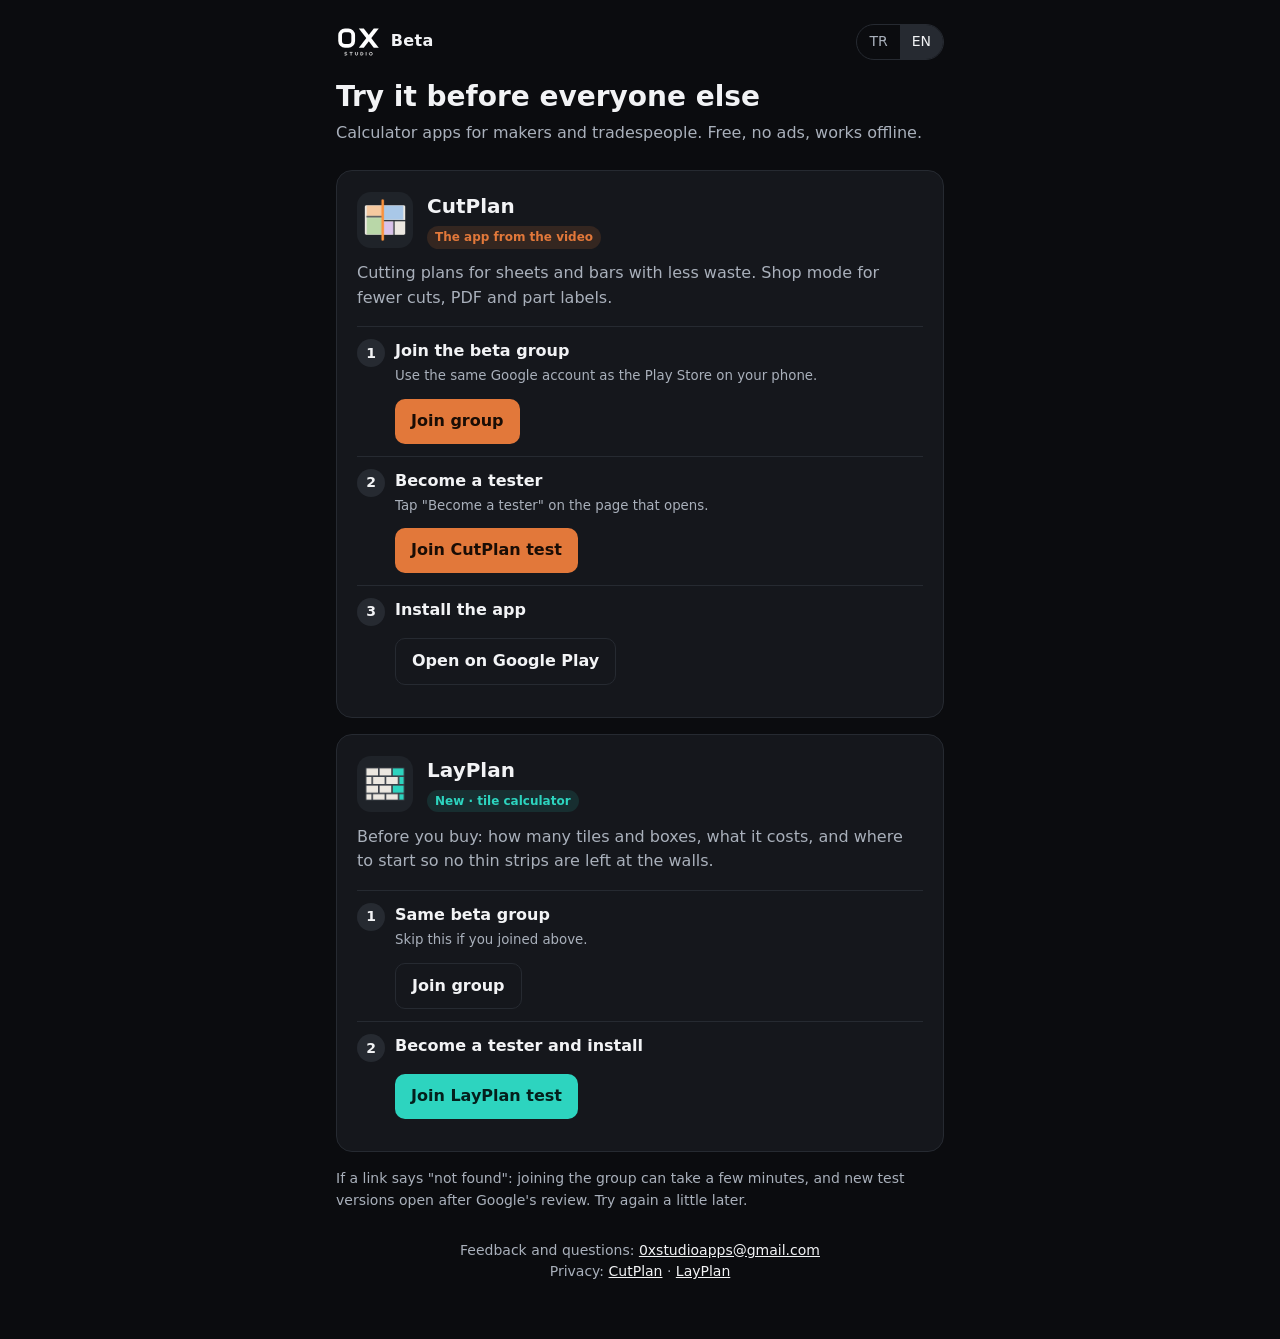
==== index.html @ 6e106531 "0X Studio Beta sayfası Co-Authored-By: Claude Opus 5.5 <noreply@anthropic.com>" ====
<!doctype html>
<html lang="tr">
<head>
<meta charset="utf-8">
<meta name="viewport" content="width=device-width, initial-scale=1">
<title>0X Studio Beta</title>
<meta name="description" content="CutPlan ve LayPlan'ı herkese açılmadan önce dene. Try CutPlan and LayPlan before they launch.">
<meta property="og:title" content="0X Studio Beta">
<meta property="og:description" content="CutPlan (kesim planı) ve LayPlan (fayans hesabı) test sürümleri. Ücretsiz, reklamsız, internetsiz.">
<meta property="og:image" content="https://0xstudioapps.github.io/og.jpg">
<meta property="og:url" content="https://0xstudioapps.github.io/">
<meta name="twitter:card" content="summary_large_image">
<link rel="icon" href="cutplan.png">
<style>
  :root {
    --bg: #0b0c0f; --card: #15171c; --line: #262a31; --ink: #f2f3f5; --muted: #a9b0bb;
    --mars: #e2783a; --mars-ink: #1a0d05; --teal: #2dd4bf; --teal-ink: #04201c;
  }
  * { box-sizing: border-box; }
  body { margin: 0; background: var(--bg); color: var(--ink); font: 16px/1.55 system-ui, -apple-system, "Segoe UI", Roboto, sans-serif; }
  main { max-width: 640px; margin: 0 auto; padding: 24px 16px 56px; }
  header { display: flex; align-items: center; justify-content: space-between; gap: 12px; margin-bottom: 20px; }
  .brand { display: flex; align-items: center; gap: 10px; font-weight: 700; letter-spacing: .02em; }
  .brand img { height: 30px; width: auto; }
  .lang { display: flex; border: 1px solid var(--line); border-radius: 999px; overflow: hidden; }
  .lang button { background: none; border: 0; color: var(--muted); padding: 6px 12px; font: inherit; font-size: 14px; cursor: pointer; }
  .lang button[aria-pressed="true"] { background: var(--line); color: var(--ink); }
  h1 { font-size: 28px; line-height: 1.2; margin: 8px 0 8px; }
  .lead { color: var(--muted); margin: 0 0 24px; }
  .card { background: var(--card); border: 1px solid var(--line); border-radius: 16px; padding: 20px; margin-bottom: 16px; }
  .app { display: flex; gap: 14px; align-items: center; margin-bottom: 12px; }
  .app img { width: 56px; height: 56px; border-radius: 14px; flex: none; }
  .app h2 { font-size: 20px; margin: 0; }
  .tag { display: inline-block; font-size: 12px; font-weight: 600; padding: 2px 8px; border-radius: 999px; margin-top: 4px; }
  .cut .tag { background: rgba(226,120,58,.15); color: var(--mars); }
  .lay .tag { background: rgba(45,212,191,.12); color: var(--teal); }
  .card > p { color: var(--muted); margin: 0 0 16px; }
  ol { list-style: none; padding: 0; margin: 0; counter-reset: s; }
  ol li { counter-increment: s; display: grid; grid-template-columns: 28px 1fr; gap: 4px 10px; align-items: start; padding: 12px 0; border-top: 1px solid var(--line); }
  ol li::before { content: counter(s); width: 28px; height: 28px; border-radius: 50%; display: grid; place-items: center; font-size: 14px; font-weight: 700; background: var(--line); }
  ol li b { display: block; }
  ol li small { color: var(--muted); display: block; margin-top: 2px; }
  .btn { grid-column: 2; justify-self: start; display: inline-block; margin-top: 8px; padding: 10px 16px; border-radius: 10px; font-weight: 700; text-decoration: none; }
  .cut .btn { background: var(--mars); color: var(--mars-ink); }
  .lay .btn { background: var(--teal); color: var(--teal-ink); }
  .btn.ghost { background: none !important; border: 1px solid var(--line); color: var(--ink) !important; }
  .note { font-size: 14px; color: var(--muted); margin: 12px 0 0; }
  footer { color: var(--muted); font-size: 14px; margin-top: 28px; text-align: center; }
  footer a { color: var(--ink); }
  [data-l] { display: none; }
  html[lang="tr"] [data-l="tr"], html[lang="en"] [data-l="en"] { display: revert; }
</style>
</head>
<body>
<main>
  <header>
    <div class="brand"><img src="logo.svg" alt="0X Studio"><span>Beta</span></div>
    <div class="lang" role="group" aria-label="Dil / Language">
      <button type="button" data-set="tr">TR</button><button type="button" data-set="en">EN</button>
    </div>
  </header>

  <h1><span data-l="tr">Herkesten önce sen dene</span><span data-l="en">Try it before everyone else</span></h1>
  <p class="lead">
    <span data-l="tr">Ustalar ve üreticiler için hesap uygulamaları. Ücretsiz, reklamsız, internetsiz çalışır.</span>
    <span data-l="en">Calculator apps for makers and tradespeople. Free, no ads, works offline.</span>
  </p>

  <section class="card cut">
    <div class="app">
      <img src="cutplan.png" alt="">
      <div>
        <h2>CutPlan</h2>
        <span class="tag"><span data-l="tr">Videoda gördüğün uygulama</span><span data-l="en">The app from the video</span></span>
      </div>
    </div>
    <p>
      <span data-l="tr">Sunta, MDF, kontrplak ve profiller için az fireli kesim planı. Usta modu ile daha az kesim, PDF ve parça etiketleri.</span>
      <span data-l="en">Cutting plans for sheets and bars with less waste. Shop mode for fewer cuts, PDF and part labels.</span>
    </p>
    <ol>
      <li>
        <div>
          <b><span data-l="tr">Beta grubuna katıl</span><span data-l="en">Join the beta group</span></b>
          <small><span data-l="tr">Telefonundaki Play Store'da hangi Google hesabı açıksa onunla katıl.</span><span data-l="en">Use the same Google account as the Play Store on your phone.</span></small>
        </div>
        <a class="btn" href="https://groups.google.com/g/0x-studio-beta"><span data-l="tr">Gruba katıl</span><span data-l="en">Join group</span></a>
      </li>
      <li>
        <div>
          <b><span data-l="tr">Test kullanıcısı ol</span><span data-l="en">Become a tester</span></b>
          <small><span data-l="tr">Açılan sayfada "Test kullanıcısı ol"a dokun.</span><span data-l="en">Tap "Become a tester" on the page that opens.</span></small>
        </div>
        <a class="btn" href="https://play.google.com/apps/testing/com.zeroxstudio.cutplan"><span data-l="tr">CutPlan testine katıl</span><span data-l="en">Join CutPlan test</span></a>
      </li>
      <li>
        <div><b><span data-l="tr">Uygulamayı indir</span><span data-l="en">Install the app</span></b></div>
        <a class="btn ghost" href="https://play.google.com/store/apps/details?id=com.zeroxstudio.cutplan"><span data-l="tr">Google Play'de aç</span><span data-l="en">Open on Google Play</span></a>
      </li>
    </ol>
  </section>

  <section class="card lay">
    <div class="app">
      <img src="layplan.png" alt="">
      <div>
        <h2>LayPlan</h2>
        <span class="tag"><span data-l="tr">Yeni · fayans hesabı</span><span data-l="en">New · tile calculator</span></span>
      </div>
    </div>
    <p>
      <span data-l="tr">Almadan önce kaç karo ve kutu gerektiği, ne kadar tutacağı ve duvar dibinde ince şerit kalmasın diye nereden başlanacağı.</span>
      <span data-l="en">Before you buy: how many tiles and boxes, what it costs, and where to start so no thin strips are left at the walls.</span>
    </p>
    <ol>
      <li>
        <div><b><span data-l="tr">Aynı beta grubu</span><span data-l="en">Same beta group</span></b>
        <small><span data-l="tr">Yukarıda katıldıysan bu adımı geç.</span><span data-l="en">Skip this if you joined above.</span></small></div>
        <a class="btn ghost" href="https://groups.google.com/g/0x-studio-beta"><span data-l="tr">Gruba katıl</span><span data-l="en">Join group</span></a>
      </li>
      <li>
        <div><b><span data-l="tr">Test kullanıcısı ol ve indir</span><span data-l="en">Become a tester and install</span></b></div>
        <a class="btn" href="https://play.google.com/apps/testing/com.zeroxstudio.layplan"><span data-l="tr">LayPlan testine katıl</span><span data-l="en">Join LayPlan test</span></a>
      </li>
    </ol>
  </section>

  <p class="note">
    <span data-l="tr">Link "bulunamadı" derse: gruba katılımın işlenmesi birkaç dakika sürebilir, yeni test sürümleri de Google onayından sonra açılır. Biraz sonra tekrar dene.</span>
    <span data-l="en">If a link says "not found": joining the group can take a few minutes, and new test versions open after Google's review. Try again a little later.</span>
  </p>

  <footer>
    <span data-l="tr">Geri bildirim ve sorular:</span><span data-l="en">Feedback and questions:</span>
    <a href="mailto:0xstudioapps@gmail.com">0xstudioapps@gmail.com</a><br>
    <span data-l="tr">Gizlilik:</span><span data-l="en">Privacy:</span>
    <a href="https://0xstudioapps.github.io/cutplan/">CutPlan</a> · <a href="https://0xstudioapps.github.io/layplan/">LayPlan</a>
  </footer>
</main>
<script>
  (function () {
    var saved = null;
    try { saved = localStorage.getItem('lang'); } catch (e) {}
    var lang = saved || ((navigator.language || 'tr').toLowerCase().indexOf('tr') === 0 ? 'tr' : 'en');
    function set(l) {
      document.documentElement.lang = l;
      document.querySelectorAll('.lang button').forEach(function (b) { b.setAttribute('aria-pressed', b.dataset.set === l); });
      try { localStorage.setItem('lang', l); } catch (e) {}
    }
    document.querySelectorAll('.lang button').forEach(function (b) { b.onclick = function () { set(b.dataset.set); }; });
    set(lang);
  })();
</script>
</body>
</html>
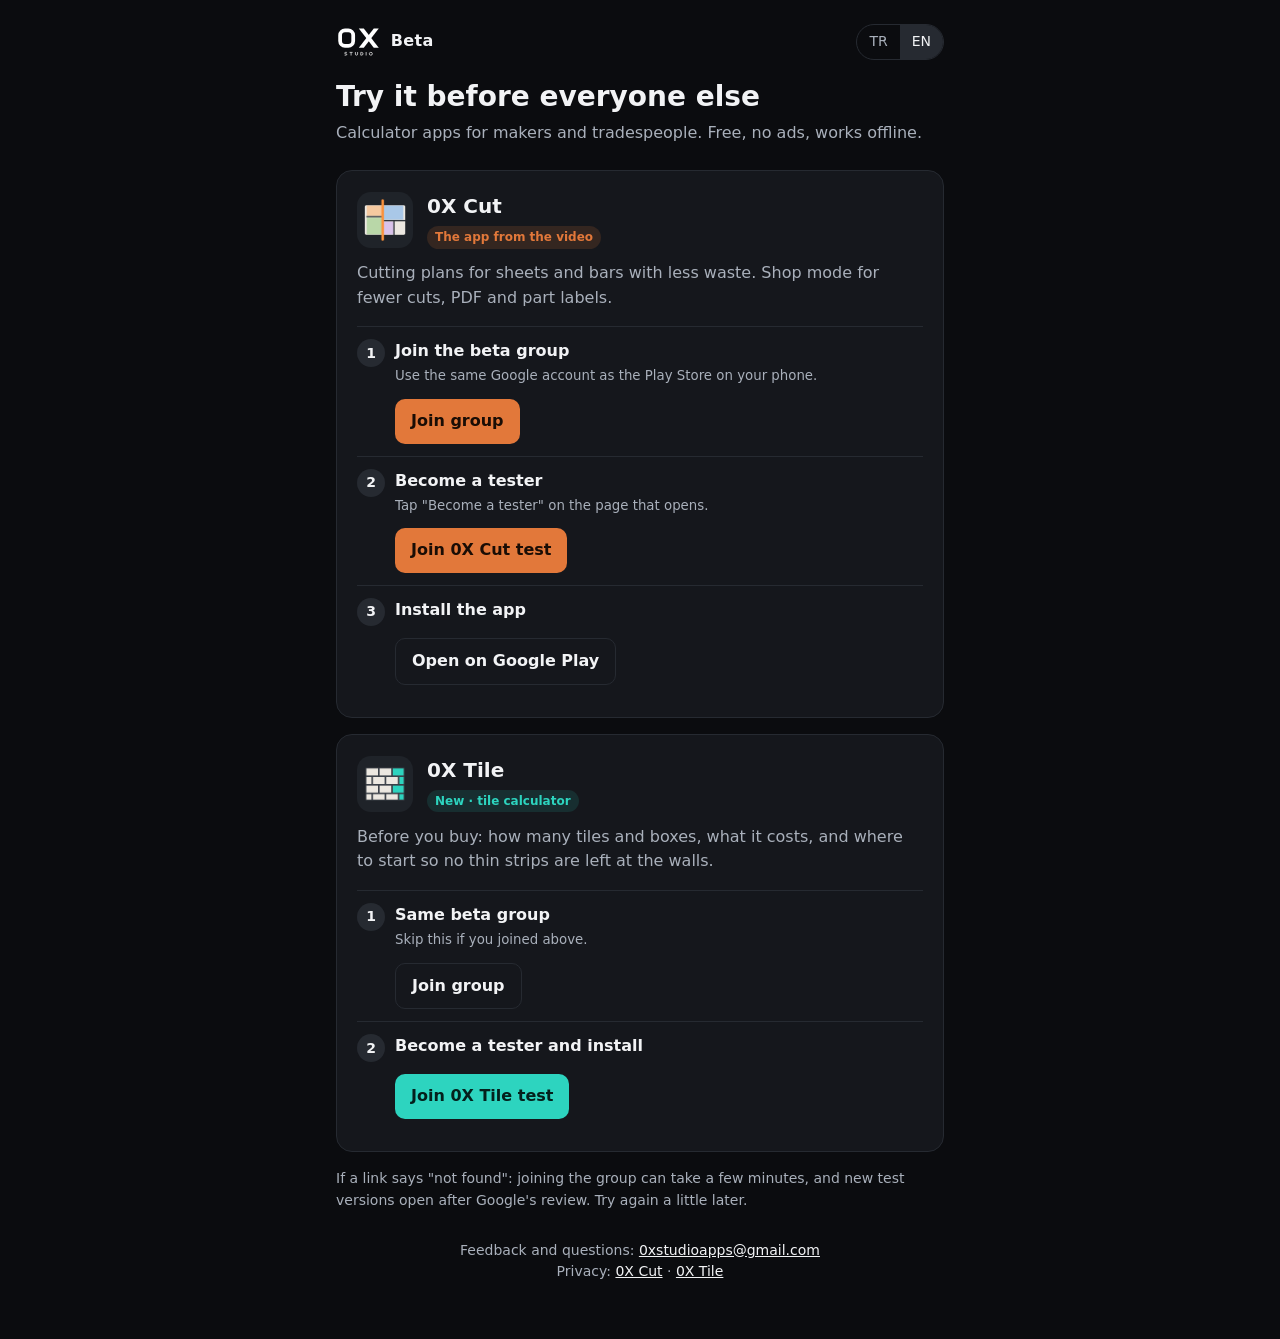
==== commit 7ae84951: "Uygulama adları: 0X Cut ve 0X Tile Co-Authored-By: Claude Opus 5.5 <noreply@anthropic.com>" ====
--- a/index.html
+++ b/index.html
@@ -4,9 +4,9 @@
 <meta charset="utf-8">
 <meta name="viewport" content="width=device-width, initial-scale=1">
 <title>0X Studio Beta</title>
-<meta name="description" content="CutPlan ve LayPlan'ı herkese açılmadan önce dene. Try CutPlan and LayPlan before they launch.">
+<meta name="description" content="0X Cut ve 0X Tile'ı herkese açılmadan önce dene. Try 0X Cut and 0X Tile before they launch.">
 <meta property="og:title" content="0X Studio Beta">
-<meta property="og:description" content="CutPlan (kesim planı) ve LayPlan (fayans hesabı) test sürümleri. Ücretsiz, reklamsız, internetsiz.">
+<meta property="og:description" content="0X Cut (kesim planı) ve 0X Tile (fayans hesabı) test sürümleri. Ücretsiz, reklamsız, internetsiz.">
 <meta property="og:image" content="https://0xstudioapps.github.io/og.jpg">
 <meta property="og:url" content="https://0xstudioapps.github.io/">
 <meta name="twitter:card" content="summary_large_image">
@@ -70,7 +70,7 @@
     <div class="app">
       <img src="cutplan.png" alt="">
       <div>
-        <h2>CutPlan</h2>
+        <h2>0X Cut</h2>
         <span class="tag"><span data-l="tr">Videoda gördüğün uygulama</span><span data-l="en">The app from the video</span></span>
       </div>
     </div>
@@ -91,7 +91,7 @@
           <b><span data-l="tr">Test kullanıcısı ol</span><span data-l="en">Become a tester</span></b>
           <small><span data-l="tr">Açılan sayfada "Test kullanıcısı ol"a dokun.</span><span data-l="en">Tap "Become a tester" on the page that opens.</span></small>
         </div>
-        <a class="btn" href="https://play.google.com/apps/testing/com.zeroxstudio.cutplan"><span data-l="tr">CutPlan testine katıl</span><span data-l="en">Join CutPlan test</span></a>
+        <a class="btn" href="https://play.google.com/apps/testing/com.zeroxstudio.cutplan"><span data-l="tr">0X Cut testine katıl</span><span data-l="en">Join 0X Cut test</span></a>
       </li>
       <li>
         <div><b><span data-l="tr">Uygulamayı indir</span><span data-l="en">Install the app</span></b></div>
@@ -104,7 +104,7 @@
     <div class="app">
       <img src="layplan.png" alt="">
       <div>
-        <h2>LayPlan</h2>
+        <h2>0X Tile</h2>
         <span class="tag"><span data-l="tr">Yeni · fayans hesabı</span><span data-l="en">New · tile calculator</span></span>
       </div>
     </div>
@@ -120,7 +120,7 @@
       </li>
       <li>
         <div><b><span data-l="tr">Test kullanıcısı ol ve indir</span><span data-l="en">Become a tester and install</span></b></div>
-        <a class="btn" href="https://play.google.com/apps/testing/com.zeroxstudio.layplan"><span data-l="tr">LayPlan testine katıl</span><span data-l="en">Join LayPlan test</span></a>
+        <a class="btn" href="https://play.google.com/apps/testing/com.zeroxstudio.layplan"><span data-l="tr">0X Tile testine katıl</span><span data-l="en">Join 0X Tile test</span></a>
       </li>
     </ol>
   </section>
@@ -134,7 +134,7 @@
     <span data-l="tr">Geri bildirim ve sorular:</span><span data-l="en">Feedback and questions:</span>
     <a href="mailto:0xstudioapps@gmail.com">0xstudioapps@gmail.com</a><br>
     <span data-l="tr">Gizlilik:</span><span data-l="en">Privacy:</span>
-    <a href="https://0xstudioapps.github.io/cutplan/">CutPlan</a> · <a href="https://0xstudioapps.github.io/layplan/">LayPlan</a>
+    <a href="https://0xstudioapps.github.io/cutplan/">0X Cut</a> · <a href="https://0xstudioapps.github.io/layplan/">0X Tile</a>
   </footer>
 </main>
 <script>
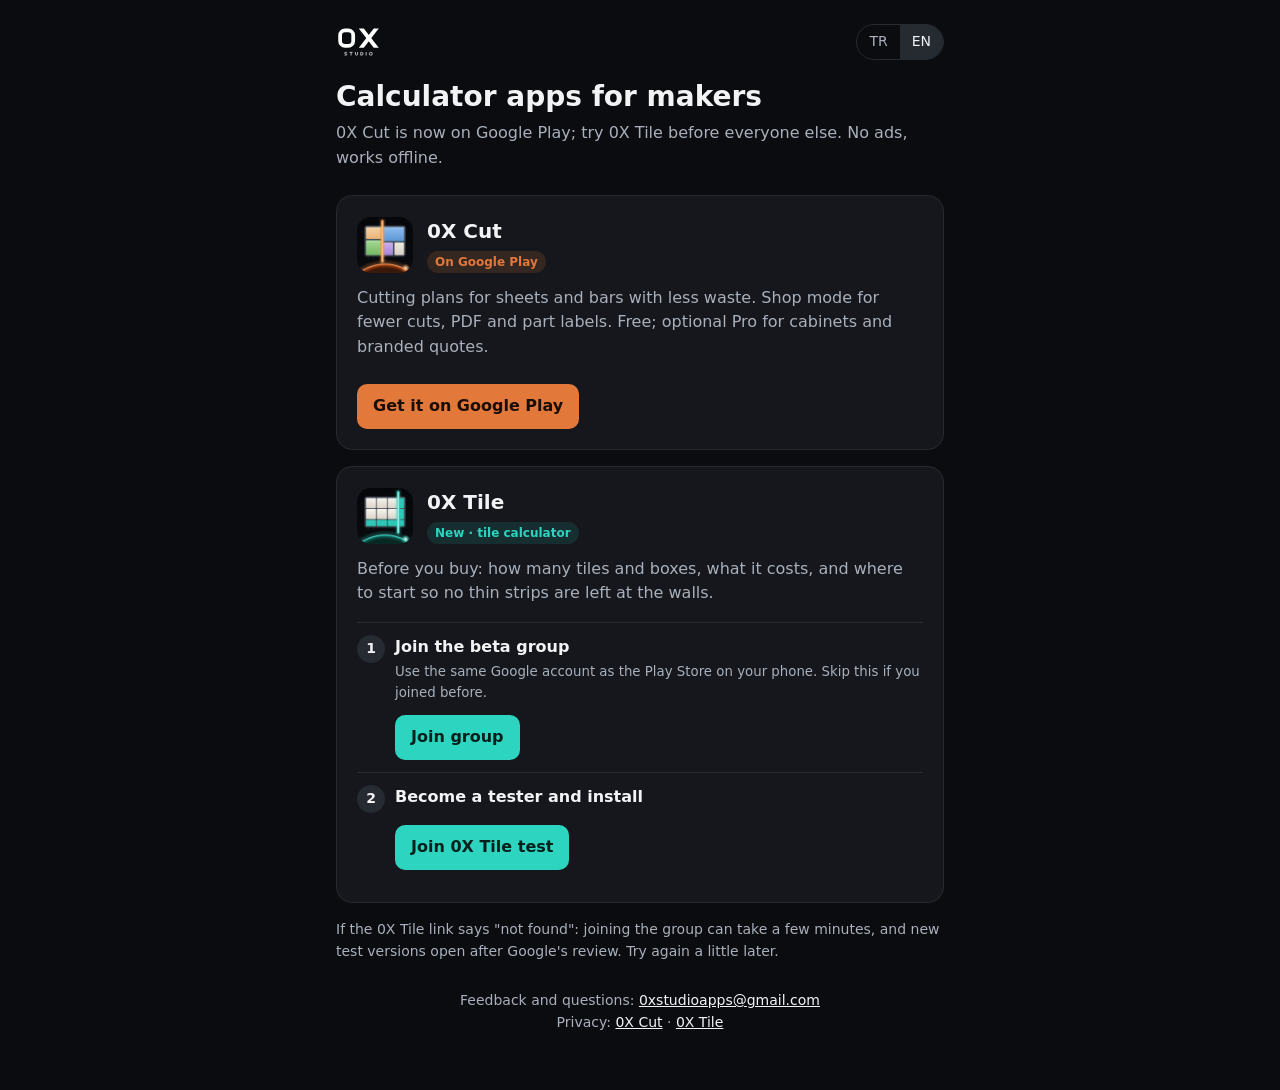
==== commit 8bf6b002: "Çıkış günü: 0X Cut Google Play'de (QR sayfası LIVE, beta sayfası) Yerel dal, yayınlanmadı. Çıkış gün" ====
--- a/index.html
+++ b/index.html
@@ -3,10 +3,10 @@
 <head>
 <meta charset="utf-8">
 <meta name="viewport" content="width=device-width, initial-scale=1">
-<title>0X Studio Beta</title>
-<meta name="description" content="0X Cut ve 0X Tile'ı herkese açılmadan önce dene. Try 0X Cut and 0X Tile before they launch.">
-<meta property="og:title" content="0X Studio Beta">
-<meta property="og:description" content="0X Cut (kesim planı) ve 0X Tile (fayans hesabı) test sürümleri. Ücretsiz, reklamsız, internetsiz.">
+<title>0X Studio</title>
+<meta name="description" content="0X Cut Google Play'de; 0X Tile'ı herkese açılmadan önce dene. 0X Cut is on Google Play; try 0X Tile before it launches.">
+<meta property="og:title" content="0X Studio">
+<meta property="og:description" content="0X Cut (kesim planı) Google Play'de, 0X Tile (fayans hesabı) testte. Reklamsız, internetsiz.">
 <meta property="og:image" content="https://0xstudioapps.github.io/og.jpg">
 <meta property="og:url" content="https://0xstudioapps.github.io/">
 <meta name="twitter:card" content="summary_large_image">
@@ -54,16 +54,16 @@
 <body>
 <main>
   <header>
-    <div class="brand"><img src="logo.svg" alt="0X Studio"><span>Beta</span></div>
+    <div class="brand"><img src="logo.svg" alt="0X Studio"></div>
     <div class="lang" role="group" aria-label="Dil / Language">
       <button type="button" data-set="tr">TR</button><button type="button" data-set="en">EN</button>
     </div>
   </header>
 
-  <h1><span data-l="tr">Herkesten önce sen dene</span><span data-l="en">Try it before everyone else</span></h1>
+  <h1><span data-l="tr">Ustalar için hesap uygulamaları</span><span data-l="en">Calculator apps for makers</span></h1>
   <p class="lead">
-    <span data-l="tr">Ustalar ve üreticiler için hesap uygulamaları. Ücretsiz, reklamsız, internetsiz çalışır.</span>
-    <span data-l="en">Calculator apps for makers and tradespeople. Free, no ads, works offline.</span>
+    <span data-l="tr">0X Cut artık Google Play'de; 0X Tile'ı herkesten önce dene. Reklamsız, internetsiz çalışır.</span>
+    <span data-l="en">0X Cut is now on Google Play; try 0X Tile before everyone else. No ads, works offline.</span>
   </p>
 
   <section class="card cut">
@@ -71,33 +71,14 @@
       <img src="cutplan.png" alt="">
       <div>
         <h2>0X Cut</h2>
-        <span class="tag"><span data-l="tr">Videoda gördüğün uygulama</span><span data-l="en">The app from the video</span></span>
+        <span class="tag"><span data-l="tr">Google Play'de</span><span data-l="en">On Google Play</span></span>
       </div>
     </div>
     <p>
-      <span data-l="tr">Sunta, MDF, kontrplak ve profiller için az fireli kesim planı. Usta modu ile daha az kesim, PDF ve parça etiketleri.</span>
-      <span data-l="en">Cutting plans for sheets and bars with less waste. Shop mode for fewer cuts, PDF and part labels.</span>
+      <span data-l="tr">Sunta, MDF, kontrplak ve profiller için az fireli kesim planı. Usta modu ile daha az kesim, PDF ve parça etiketleri. Ücretsiz; dolap modülü ve logolu teklif için isteğe bağlı Pro.</span>
+      <span data-l="en">Cutting plans for sheets and bars with less waste. Shop mode for fewer cuts, PDF and part labels. Free; optional Pro for cabinets and branded quotes.</span>
     </p>
-    <ol>
-      <li>
-        <div>
-          <b><span data-l="tr">Beta grubuna katıl</span><span data-l="en">Join the beta group</span></b>
-          <small><span data-l="tr">Telefonundaki Play Store'da hangi Google hesabı açıksa onunla katıl.</span><span data-l="en">Use the same Google account as the Play Store on your phone.</span></small>
-        </div>
-        <a class="btn" href="https://groups.google.com/g/0x-studio-beta"><span data-l="tr">Gruba katıl</span><span data-l="en">Join group</span></a>
-      </li>
-      <li>
-        <div>
-          <b><span data-l="tr">Test kullanıcısı ol</span><span data-l="en">Become a tester</span></b>
-          <small><span data-l="tr">Açılan sayfada "Test kullanıcısı ol"a dokun.</span><span data-l="en">Tap "Become a tester" on the page that opens.</span></small>
-        </div>
-        <a class="btn" href="https://play.google.com/apps/testing/com.zeroxstudio.cutplan"><span data-l="tr">0X Cut testine katıl</span><span data-l="en">Join 0X Cut test</span></a>
-      </li>
-      <li>
-        <div><b><span data-l="tr">Uygulamayı indir</span><span data-l="en">Install the app</span></b></div>
-        <a class="btn ghost" href="https://play.google.com/store/apps/details?id=com.zeroxstudio.cutplan"><span data-l="tr">Google Play'de aç</span><span data-l="en">Open on Google Play</span></a>
-      </li>
-    </ol>
+    <a class="btn" href="https://play.google.com/store/apps/details?id=com.zeroxstudio.cutplan&amp;referrer=utm_source%3Dsite%26utm_medium%3Dweb%26utm_campaign%3D0xcut"><span data-l="tr">Google Play'den indir</span><span data-l="en">Get it on Google Play</span></a>
   </section>
 
   <section class="card lay">
@@ -114,9 +95,9 @@
     </p>
     <ol>
       <li>
-        <div><b><span data-l="tr">Aynı beta grubu</span><span data-l="en">Same beta group</span></b>
-        <small><span data-l="tr">Yukarıda katıldıysan bu adımı geç.</span><span data-l="en">Skip this if you joined above.</span></small></div>
-        <a class="btn ghost" href="https://groups.google.com/g/0x-studio-beta"><span data-l="tr">Gruba katıl</span><span data-l="en">Join group</span></a>
+        <div><b><span data-l="tr">Beta grubuna katıl</span><span data-l="en">Join the beta group</span></b>
+        <small><span data-l="tr">Telefonundaki Play Store'da hangi Google hesabı açıksa onunla katıl. Daha önce katıldıysan bu adımı geç.</span><span data-l="en">Use the same Google account as the Play Store on your phone. Skip this if you joined before.</span></small></div>
+        <a class="btn" href="https://groups.google.com/g/0x-studio-beta"><span data-l="tr">Gruba katıl</span><span data-l="en">Join group</span></a>
       </li>
       <li>
         <div><b><span data-l="tr">Test kullanıcısı ol ve indir</span><span data-l="en">Become a tester and install</span></b></div>
@@ -126,8 +107,8 @@
   </section>
 
   <p class="note">
-    <span data-l="tr">Link "bulunamadı" derse: gruba katılımın işlenmesi birkaç dakika sürebilir, yeni test sürümleri de Google onayından sonra açılır. Biraz sonra tekrar dene.</span>
-    <span data-l="en">If a link says "not found": joining the group can take a few minutes, and new test versions open after Google's review. Try again a little later.</span>
+    <span data-l="tr">0X Tile linki "bulunamadı" derse: gruba katılımın işlenmesi birkaç dakika sürebilir, yeni test sürümleri de Google onayından sonra açılır. Biraz sonra tekrar dene.</span>
+    <span data-l="en">If the 0X Tile link says "not found": joining the group can take a few minutes, and new test versions open after Google's review. Try again a little later.</span>
   </p>
 
   <footer>
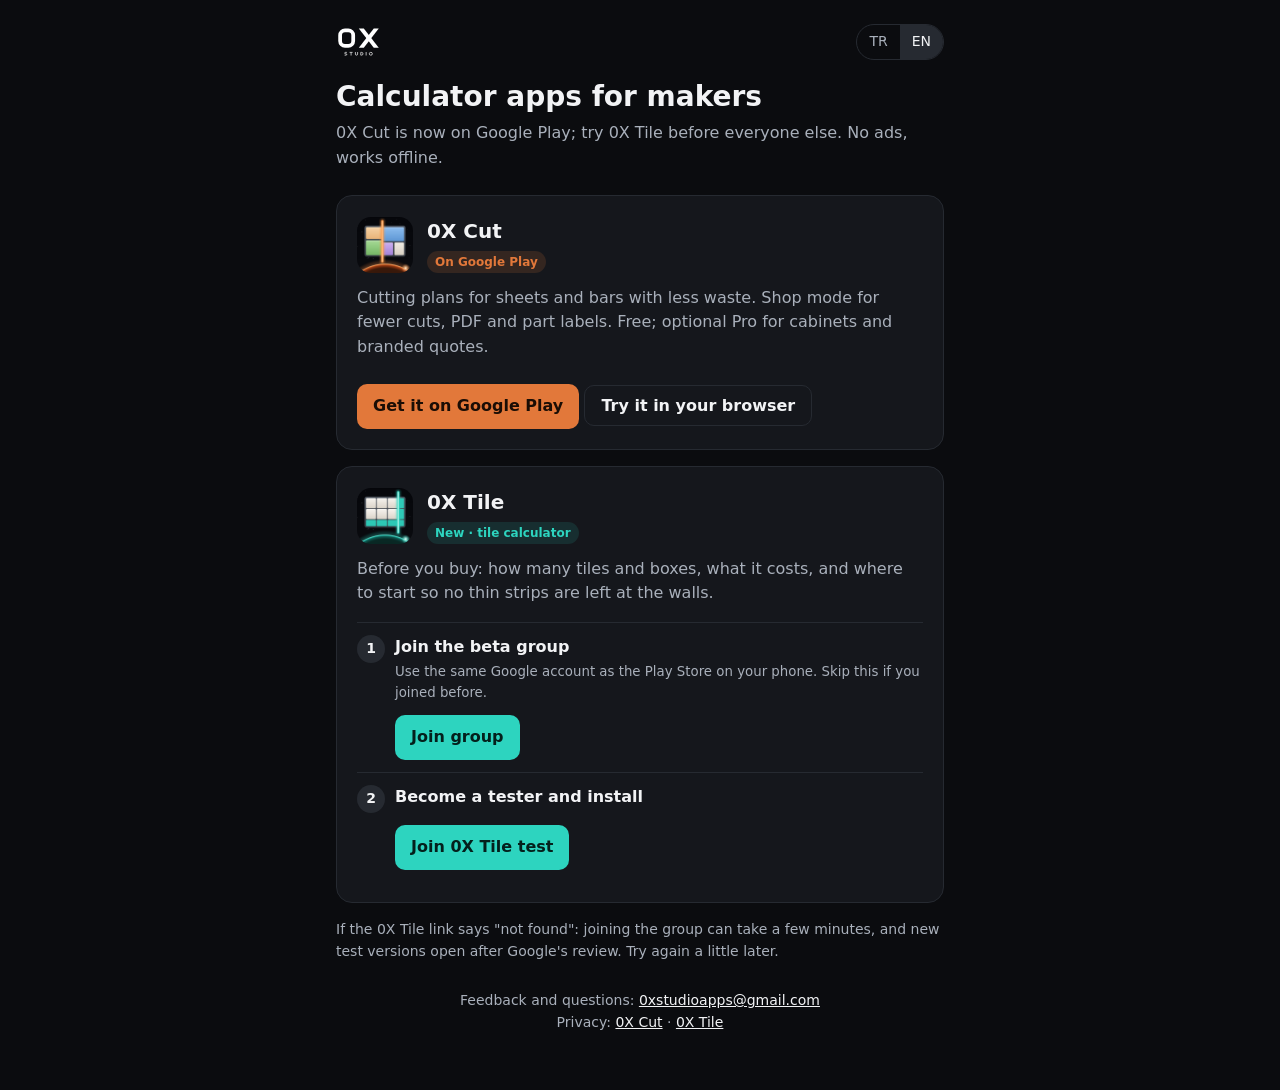
==== commit aa01330e: "Ücretsiz kesim planı hesaplayıcısı: /en/cut-list-optimizer/ ve /tr/sunta-mdf-kesim-plani/ Hesap tara" ====
--- a/index.html
+++ b/index.html
@@ -79,6 +79,7 @@
       <span data-l="en">Cutting plans for sheets and bars with less waste. Shop mode for fewer cuts, PDF and part labels. Free; optional Pro for cabinets and branded quotes.</span>
     </p>
     <a class="btn" href="https://play.google.com/store/apps/details?id=com.zeroxstudio.cutplan&amp;referrer=utm_source%3Dsite%26utm_medium%3Dweb%26utm_campaign%3D0xcut"><span data-l="tr">Google Play'den indir</span><span data-l="en">Get it on Google Play</span></a>
+    <a class="btn ghost" data-l="tr" href="/tr/sunta-mdf-kesim-plani/">Tarayıcıda dene</a><a class="btn ghost" data-l="en" href="/en/cut-list-optimizer/">Try it in your browser</a>
   </section>
 
   <section class="card lay">
